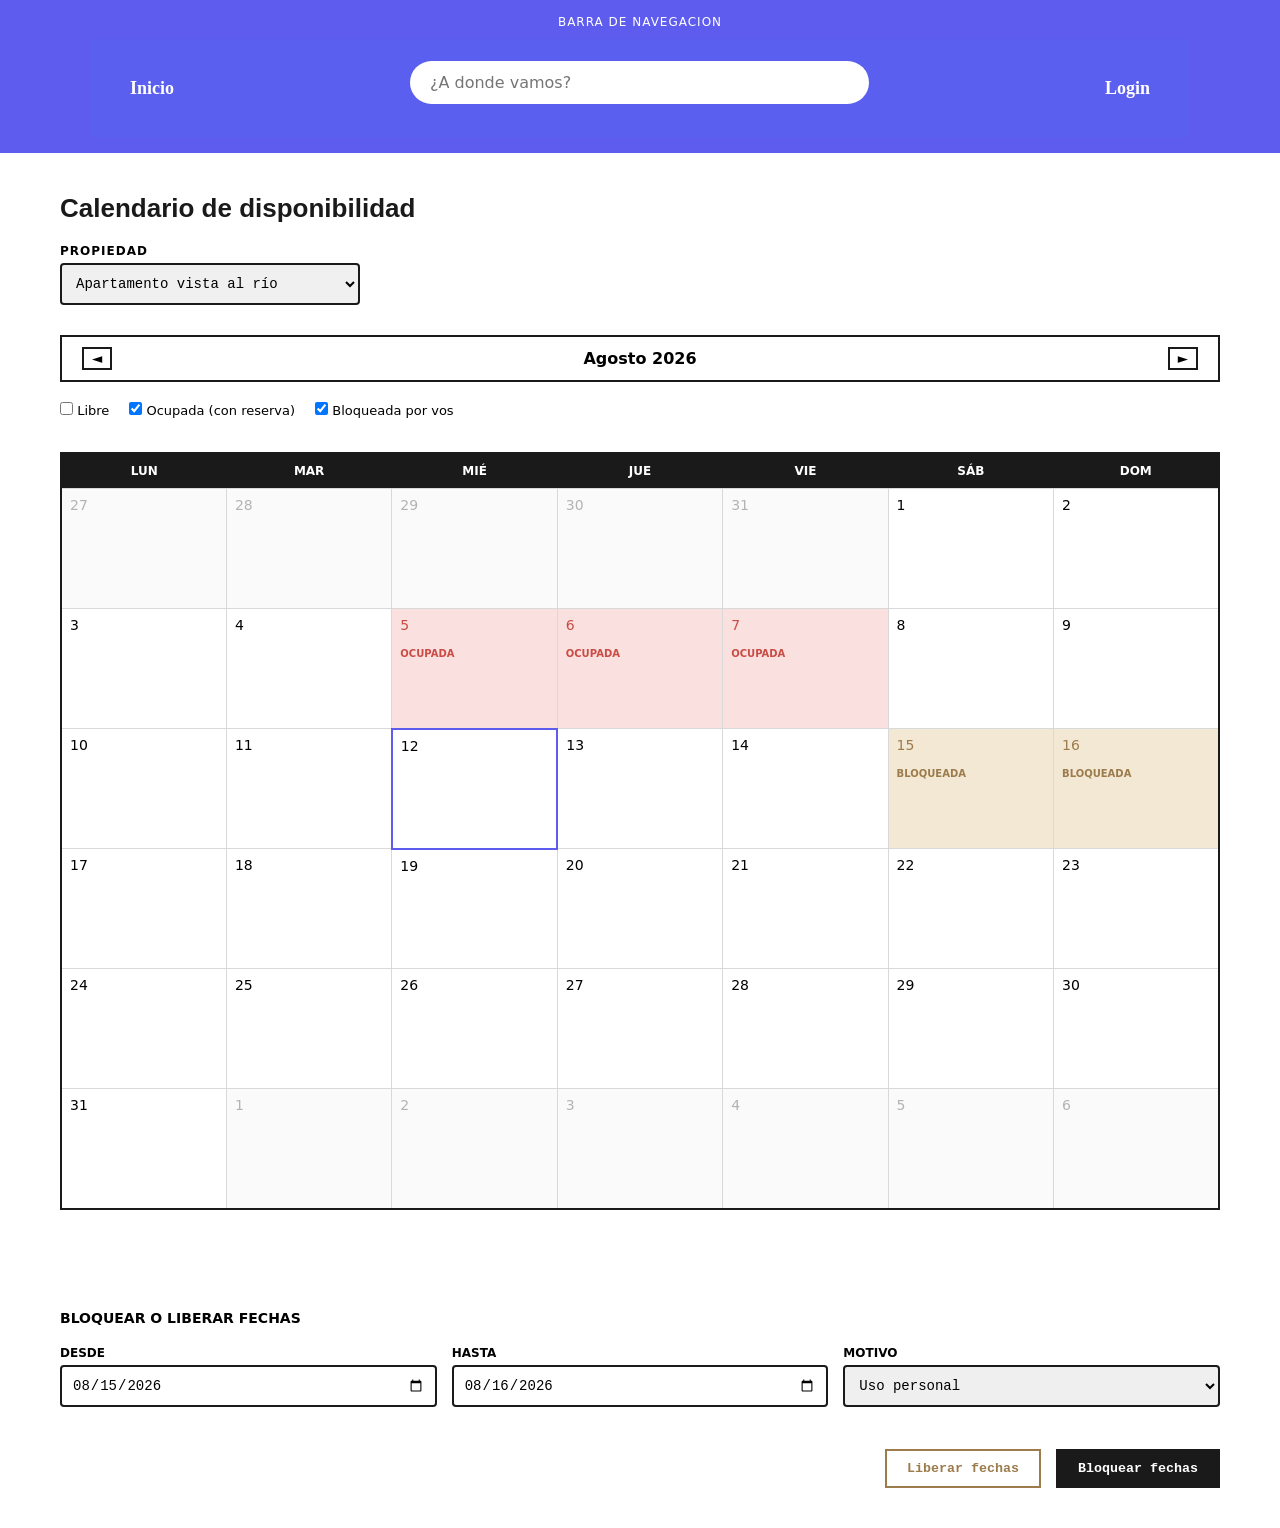
==== frontend/calendario.html @ 529b06bd "finalizacion de pagina Calendario y README" ====
<!DOCTYPE html>
<html lang="es">
<head>
    <meta charset="UTF-8">
    <title>Calendario de disponibilidad</title>
    <link rel="stylesheet" href="assets/css/estilos.css">
</head>
<body class="page-calendario">

<header class="cal-header">
    <p class="cal-nav-titulo">BARRA DE NAVEGACION</p>
    <nav class="cal-nav">
        <a href="index.html">Inicio</a>
        <input class="cal-input-buscar" type="search" placeholder="¿A donde vamos?">
        <a href="login.html">Login</a>
    </nav>
</header>


<main class="cal-main">

    <h1 class="cal-titulo-principal">Calendario de disponibilidad</h1>

    <div class="cal-selector-propiedad">
        <label for="propiedad">PROPIEDAD</label>
        <select id="propiedad" class="cal-select" name="propiedad">
            <option value="1">Apartamento vista al río</option>
            <option value="2">Cabaña del bosque</option>
            <option value="3">Depto centro</option>
        </select>
    </div>

    <div class="cal-navegacion-mes">
        <button type="button" class="cal-btn-mes">◄</button>
        <h2 class="cal-mes-actual">Agosto 2026</h2>
        <button type="button" class="cal-btn-mes">►</button>
    </div>

    <div class="cal-leyenda">
        <label><input type="checkbox"> Libre</label>
        <label><input type="checkbox" checked> Ocupada (con reserva)</label>
        <label><input type="checkbox" checked> Bloqueada por vos</label>
    </div>

    <table class="cal-tabla">
        <thead>
            <tr>
                <th>LUN</th>
                <th>MAR</th>
                <th>MIÉ</th>
                <th>JUE</th>
                <th>VIE</th>
                <th>SÁB</th>
                <th>DOM</th>
            </tr>
        </thead>
        <tbody>
            <tr>
                <td class="cal-dia-fuera">27</td>
                <td class="cal-dia-fuera">28</td>
                <td class="cal-dia-fuera">29</td>
                <td class="cal-dia-fuera">30</td>
                <td class="cal-dia-fuera">31</td>
                <td>1</td>
                <td>2</td>
            </tr>
            <tr>
                <td>3</td>
                <td>4</td>
                <td class="cal-dia-ocupada">5<br><span class="cal-etiqueta">OCUPADA</span></td>
                <td class="cal-dia-ocupada">6<br><span class="cal-etiqueta">OCUPADA</span></td>
                <td class="cal-dia-ocupada">7<br><span class="cal-etiqueta">OCUPADA</span></td>
                <td>8</td>
                <td>9</td>
            </tr>
            <tr>
                <td>10</td>
                <td>11</td>
                <td class="cal-dia-seleccionado">12</td>
                <td>13</td>
                <td>14</td>
                <td class="cal-dia-bloqueada">15<br><span class="cal-etiqueta">BLOQUEADA</span></td>
                <td class="cal-dia-bloqueada">16<br><span class="cal-etiqueta">BLOQUEADA</span></td>
            </tr>
            <tr>
                <td>17</td>
                <td>18</td>
                <td>19</td>
                <td>20</td>
                <td>21</td>
                <td>22</td>
                <td>23</td>
            </tr>
            <tr>
                <td>24</td>
                <td>25</td>
                <td>26</td>
                <td>27</td>
                <td>28</td>
                <td>29</td>
                <td>30</td>
            </tr>
            <tr>
                <td>31</td>
                <td class="cal-dia-fuera">1</td>
                <td class="cal-dia-fuera">2</td>
                <td class="cal-dia-fuera">3</td>
                <td class="cal-dia-fuera">4</td>
                <td class="cal-dia-fuera">5</td>
                <td class="cal-dia-fuera">6</td>
            </tr>
        </tbody>
    </table>

    <form class="cal-form-bloqueo">
        <h2 class="cal-subtitulo-form">BLOQUEAR O LIBERAR FECHAS</h2>

        <div class="cal-fila-inputs">
            <div class="cal-campo">
                <label for="desde">DESDE</label>
                <input type="date" id="desde" class="cal-input-form" value="2026-08-15">
            </div>

            <div class="cal-campo">
                <label for="hasta">HASTA</label>
                <input type="date" id="hasta" class="cal-input-form" value="2026-08-16">
            </div>

            <div class="cal-campo">
                <label for="motivo">MOTIVO</label>
                <select id="motivo" class="cal-input-form">
                    <option value="personal">Uso personal</option>
                    <option value="mantenimiento">Mantenimiento</option>
                </select>
            </div>
        </div>

        <div class="cal-acciones-form">
            <button type="button" class="cal-btn-liberar">Liberar fechas</button>
            <button type="button" class="cal-btn-bloquear">Bloquear fechas</button>
        </div>
    </form>

</main>

</body>
</html>
---- frontend/assets/css/estilos.css ----
/*GLOBAL*/
*, *::before, *::after {
    box-sizing: border-box;
    margin: 0;
    padding: 0;
}

body{
    font-family: Roboto, system-ui, -apple-system, sans-serif;
    color: #000000;
}


/* INICIO */

.page-inicio{
    background-color: #f5f5f5;
}

.inicio-nav {
    display: flex;
    justify-content: flex-end; 
    max-width: 1100px;
    width: 100%;
    margin: 0 auto;
}

.contenedor-inicio-galeria {
    max-width: 1100px;
    margin: 60px auto;
    padding: 0 20px;
    display: flex;
    flex-direction: column;
    gap: 70px; 
}

.bloque-buscador {
    display: flex;
    flex-direction: column;
    align-items: center;
    text-align: center;
}

.titulo-gigante {
    font-size: 4rem; 
    color: #222;
    margin: 0 0 30px 0;
    letter-spacing: -1px; 
}


.buscador-central {
    width: 100%;
    max-width: 650px;
    margin: 0 auto;
}

.buscador-central form {
    display: flex;
    gap: 20px;
    padding: 0 10px;
}

.buscador-central input {
    flex-grow: 1;
    padding: 15px 25px;
    border-radius: 50px; 
    border: 2px solid #ddd;
    font-size: 18px;
    outline: none;
    box-shadow: 0 4px 10px rgba(0,0,0,0.05);
}

.buscador-central input:focus {
    border-color: #5e5cee;
}

.inicio-btn-buscar {
    background-color: #5e5cee;
    color: white;
    border: none;
    padding: 0 35px;
    border-radius: 50px;
    font-weight: bold;
    font-size: 16px;
    cursor: pointer;
    box-shadow: 0 4px 10px rgba(0,0,0,0.1);
}

.btn-buscar-inicio:hover {
    background-color: #5e5cee;
}

.galeria-destinos {
    display: grid;
    grid-template-columns: repeat(auto-fit, minmax(220px, 1fr)); 
    gap: 20px;
}

.destino-item {
    margin: 0;
    border-radius: 12px;
    box-shadow: 0 4px 10px rgba(0,0,0,0.08);
    background-color: #fff;
    cursor: pointer;
}

.destino-item img {
    width: 100%;
    height: 220px;
    object-fit: cover;
    display: block;
}

.destino-item figcaption {
    padding: 15px;
    font-weight: bold;
    text-align: center;
    font-size: 1.1rem;
    color: #444;
}

.footer-inicio {
    text-align: center;
    padding: 40px 20px;
    color: #777;
    margin-top: auto;
}





/* 01 LOGIN */
.page-login{
    background-color: #ffffff;
    display: flex;
    align-items: center;
    flex-direction: column;
}

body {
    font-family: Roboto, sans-serif;
    display: flex;
    align-items: center;
    margin: 0;
    flex-direction: column;
}

.login-formulario{
    display: flex;
    flex-direction: column;
    gap: 4px;
    width: 280px;
}

.caja-login{
    display: flex;
    justify-content: center;
    align-items: center;
    flex-grow: 1;
    width: 100%;
    margin-top: 40px;
}

h2{
    margin-top: 40px;
}

html, body {
    margin: 0;
    padding: 0;
    font-family: Roboto, sans-serif;
}

.barra-superior{
    width: 100%;
    background-color: #5e5cee;
    color: white;
    text-align: center;
    padding: 20px 0;
}

.barra-superior h2{
    margin: 0;
}

input{
    padding: 8px;
    margin-bottom: 12px;
    border: 1px solid #ccc;
    border-radius: 4px;
}

.boton-ingresar {
    padding: 12px;
    background-color: #5e5cee;
    color: white;
    border: none;
    border-radius: 4px;
    font-size: 16px;
    font-weight: bold;
    cursor: pointer;    
    margin-top: 12px;
}




/* 02 Catalogo filtro */
.page-catalogo-body{
    background-color: #f5f5f5;
}

.catalogo-tarjeta{
    display: grid;
    grid-template-columns: 300px 1fr;
    gap: 40px;
}

*, *::before, *::after {
    box-sizing: border-box; 

}

body {
    margin: 0;
    font-family: sans-serif;
    background-color: #f5f5f5;
}

.page-catalogo {
    background-color: #5e5cee;
    color: white;
    padding: 20px 40px;
}

.nav-titulo {
    margin: 0 0 20px 0;
    font-size: 14px;
    font-weight: bold;
    text-transform: uppercase;
    text-align: center;
    letter-spacing: 2px;
}

.page-catalogo nav {
    display: flex;
    justify-content: space-between;
    align-items: center;
    max-width: 1100px;
    width: 100%;
    margin: 0 auto;
}

.page-catalogo a {
    color: white;
    text-decoration: none;
    font-weight: bold;
    font-size: 18px;
}

.buscador-header {
    flex-grow: 1; 
    display: flex;
    justify-content: center;
    margin: 0 40px;
}

.buscador-header input {
   width: 100%;
    max-width: 600px;
    padding: 14px 25px;
    border-radius: 50px;
    border: none;
    font-size: 16px;
    outline: none;
    box-shadow: 0 4px 6px rgba(0,0,0,0.1);
}

.contenedor-catalogo {
    display: grid;
    grid-template-columns: 280px 1fr;
    gap: 250px; 
    max-width: 1300px; 
    margin: 40px auto;
    padding: 0 20px;
    align-items: start;
}

.panel-filtros {
    background-color: #ffffff;
    padding: 25px;
    border-radius: 8px;
    border: 1px solid #ddd;
}

.grupo-filtros {
    border: none;
    padding: 0;
    margin: 0;
}

.titulo-filtro {
    font-size: 1.5rem;
    font-weight: bold;
    margin-bottom: 20px;
    color: #222;
}

.subtitulo-filtro {
    font-weight: bold;
    margin-top: 25px;
    margin-bottom: 10px;
    border-top: 1px solid #eee;
    padding-top: 15px;
}

.grupo-filtros label:not(.opcion-check) {
    display: block;
    font-size: 14px;
    font-weight: bold;
    color: #444;
    margin-top: 15px;
    margin-bottom: 5px;
}

.grupo-filtros input[type="text"],
.grupo-filtros input[type="date"],
.grupo-filtros input[type="number"] {
    width: 100%;
    padding: 10px;
    border: 1px solid #ccc;
    border-radius: 6px;
}

.opcion-check {
    display: flex;
    align-items: center;
    gap: 10px;
    margin-bottom: 10px;
    font-size: 15px;
    cursor: pointer;
}

.btn-buscar {
    width: 100%;
    background-color: #5e5cee;
    color: white;
    border: none;
    padding: 12px;
    margin-top: 25px;
    border-radius: 6px;
    font-weight: bold;
    font-size: 16px;
    cursor: pointer;
}

.btn-buscar:hover {
    background-color: #5e5cee;
}

.lista-tarjetas {
    display: flex;
    flex-direction: column;
    gap: 40px;
}

.tarjeta {
   display: grid;
    grid-template-columns: 300px 1fr; 
    gap: 40px;
    background-color: #ffffff;
    border: 1px solid #e0e0e0;
    border-radius: 12px;
    padding: 25px;
    box-shadow: 0 4px 10px rgba(0,0,0,0.05);
}

.tarjeta-imagen {
    margin: 0;
}

.tarjeta-imagen img {
    width: 100%;
    height: 100%;
    min-height: 180px;
    object-fit: cover;
    border-radius: 8px;
}

.tarjeta-info {
    display: flex;
    flex-direction: column;
}

.tarjeta-titulo {
    margin: 0 0 10px 0;
    font-size: 1.4rem;
    color: #222;
}

.tarjeta-ubicacion {
    color: #555;
    margin: 0 0 10px 0;
}

.tarjeta-precio {
    font-size: 1.1rem;
    color: #333;
    margin: 0 0 15px 0;
}

.tarjeta-precio strong {
    color: #5e5cee;
    font-size: 1.3rem;
}

.btn-detalles {
    margin-top: auto;
    align-self: flex-start;
    background-color: #5e5cee;
    color: white;
    padding: 10px 20px;
    text-decoration: none;
    border-radius: 6px;
    font-weight: bold;
}

.btn-detalles:hover {
    background-color: #4b43d3;
}



/* 03 PANTALLA DETALLE PROPIEDAD */
* {
    box-sizing: border-box;
    margin: 0;
    padding: 0;
    font-family: system-ui, -apple-system, BlinkMacSystemFont, 'Segoe UI', Roboto, sans-serif;
}

body {
    background-color: #ffffff;
    color: #000000;
}

header {
    background-color: #5D5FEF; 
    padding: 15px 40px;
    width: 100%;
    box-sizing: border-box;
}

header nav {
    display: flex;
    justify-content: space-between;
    align-items: center;
    max-width: 1300px;
    margin: 0 auto;
}

header nav a {
    color: #ffffff;
    text-decoration: none;
    font-size: 1.4rem;
    font-weight: 500;
}

header nav input[type="search"] {
    width: 45%;
    padding: 12px 20px;
    border-radius: 25px; 
    border: none;
    outline: none;
    font-size: 1rem;
    background-color: #ffffff;
}

main {
    display: flex;
    max-width: 1300px;
    margin: 40px auto;
    padding: 0 40px;
    gap: 50px; 
}

main section {
    flex: 2; 
}

main section br {
    display: none;
}


main section img[alt="Imagen principal"] {
    width: 100%;
    height: 380px;
    object-fit: cover;
    border-radius: 20px;
    border: 2px solid #000000;
    margin-bottom: 15px;
}

.contenedor-fotos-pequenas {
    display: grid;
    grid-template-columns: repeat(3, 1fr);
    gap: 15px;
    margin-top: 15px;
}

.contenedor-fotos-pequenas img {
    width: 100%;
    height: 150px;
    object-fit: cover;
    border-radius: 15px;
    border: 2px solid #000000;
}

main section img:last-of-type {
    margin-right: 0;
}


main section h1 {
    font-size: 2.6rem;
    font-weight: 700;
    margin-top: 25px;
    margin-bottom: 8px;
}

main section p {
    font-size: 1.1rem;
    color: #333333;
    margin-bottom: 8px;
}


main section button {
    background-color: #ffffff;
    border: 1px solid #cccccc;
    border-radius: 8px;
    padding: 8px 14px;
    font-size: 0.95rem;
    color: #333333;
    margin-right: 6px;
    margin-bottom: 10px;
}


main section p:last-of-type {
    font-size: 1.3rem;
    font-weight: 600;
    line-height: 1.5;
    color: #000000;
    margin-top: 20px;
}

main section hr {
    border: none;
    border-top: 2px solid #f0edf7;
    margin: 25px 0;
}


main aside {
    flex: 1;
    min-width: 380px;
    border: 2px solid #000000; 
    border-radius: 20px;
    padding: 30px;
    background-color: #ffffff;
    height: fit-content;
    display: grid;
    grid-template-columns: 1fr 1fr;
    gap: 15px;
}

main aside br {
    display: none;
}

main aside > * {
    grid-column: span 2;
    width: 100%;
}

main aside h2 {
    font-size: 2.4rem;
    font-weight: 700;
    margin-bottom: 5px;
}

main aside h3 {
    font-size: 1.2rem;
    font-weight: 600;
    color: #000000;
}

main aside label {
    font-size: 1.1rem;
    font-weight: 600;
}

main aside input[type="date"],
main aside select,
main aside textarea {
    border: 1px solid #444444;
    border-radius: 8px;
    padding: 12px;
    font-size: 1rem;
    background-color: #ffffff;
    outline: none;
}

main aside textarea {
    resize: none; 
}

main aside hr {
    border: none;
    border-top: 2px solid #f0edf7;
    margin: 10px 0;
}

main aside button[type="submit"] {
    background-color: #5e5cee; 
    color: #ffffff;
    font-size: 1.1rem;
    font-weight: 600;
    padding: 15px;
    border: none;
    border-radius: 10px;
    cursor: pointer;
    text-align: center;
    margin-top: 10px;
}

.titulo-alojamiento {
    display: flex;
    justify-content: space-between; 
    align-items: center;
    width: 100%;
    margin-top: 15px;
}

.btn-favorito {
    background: none;
    border: none;
    padding: 0;
    cursor: pointer;
    font-size: 48px;
}

.icono-corazon {
    width: 100px;
    height: 35px;
    fill: none;
    stroke: #000000;
    stroke-width: 2;
    stroke-linecap: round;
    stroke-linejoin: round;
}

.btn-confirmar {
    display: block;
    width: 100%;
    background-color: #5e5cee;
    color: #ffffff;
    padding: 14px;
    font-size: 16px;
    font-weight: bold;
    border: none;
    border-radius: 8px;
    cursor: pointer;
    margin-top: 20px;
}

.detalle-reserva {
    display: flex;
    flex-wrap: wrap;
    gap: 24px;
    max-width: 1200px;
    margin: 0 auto;
    padding: 20px;
}

.detalle-reserva .info { 
    flex: 1 1 60%; 
}

.detalle-reserva .form-reserva { 
    flex: 1 1 30%; 
    background-color: #f9f9f9;
    padding: 20px;
    border-radius: 15px;
    border: 1px solid #ddd;
}

.form-reserva { 
    flex: 1 1 30%; 
    min-width: 280px;
    background-color: #ffffff;
    padding: 24px;
    border-radius: 16px;
    border: 1px solid #dddddd;
    box-sizing: border-box;
    box-shadow: 0 6px 16px rgba(0, 0, 0, 0.08); 
}

.form-reserva h2 {
    margin-top: 0;
    font-size: 22px;
    color: #222222;
}

.form-reserva h3 {
    font-size: 16px;
    margin-bottom: 12px;
}


.form-reserva hr {
    border: 0;
    border-top: 1px solid #ebebeb;
    margin: 20px 0;
}

.form-reserva label {
    display: block;
    margin-bottom: 5px;
    font-weight: bold;
}

.form-reserva input[type="number"],
.form-reserva textarea {
    display: block;
    width: 100%;
    margin-bottom: 15px;
    box-sizing: border-box;
    padding: 8px;
    border-radius: 5px;
    border: 1px solid #ccc;
}



/* PANTALLA 05 PUBLICAR PROPIEDADES - ANFITRION */

.form-publicar {
    display: flex;
    flex-direction: column;
    gap: 1.5rem;
    width: 100%; 
    padding: 0 2rem; 
    box-sizing: border-box; 
    margin: 2rem auto; 
}   

.datos-principales, 
.columna-izq, 
.columna-der {
    display: flex;
    flex-direction: column;
    gap: 1rem;
}

input[type="text"], 
input[type="email"], 
input[type="number"], 
textarea, 
select {
    width: 100%;
    padding: 0.8rem;
    border: 1px solid #ccc;
    border-radius: 4px;
    box-sizing: border-box; 
    font-family: inherit;
}

.grupo-checkboxes {
    border: none;
    padding: 0;
    margin: 1rem 0 0 0;
    display: grid;
    grid-template-columns: auto 1fr;
    align-items: center;
    column-gap: 0.5rem;
    row-gap: 0.8rem;
}

.grupo-checkboxes .oculto {
    display: none; 
}

.caja-imagenes {
    display: flex;
    flex-direction: column;
    align-items: center;
    justify-content: center;
    border: 2px dashed #999; 
    border-radius: 8px;
    padding: 2rem;
    background-color: #f9f9f9;
    text-align: center;
    cursor: pointer;
    height: 100%; 
    min-height: 150px;
}

.caja-imagenes p {
    margin-bottom: 1rem;
    color: #666;
    text-transform: uppercase;
    font-size: 0.9rem;
}

.btn-publicar {
    background-color: #5e5cee; 
    color: white;
    padding: 1rem;
    border: none;
    border-radius: 4px;
    font-size: 1rem;
    cursor: pointer;
    margin-top: 1rem;
    font-weight: bold;
}

.btn-publicar:hover {
    background-color: #5e5cee;
}


.columnas-inferiores{
    display: flex;
    gap: 2rem;
    flex-wrap: wrap;
    align-items: stretch;
}

.columna-izq, .columna-der{
    display: flex;
    flex-direction: column;
    gap: 1rem;
    flex: 1 1 300px;
}


/* PANTALLA 04 MIS RESERVAS*/

.reserva-main {
    display: flex;
    flex-direction: column;
    gap: 20px;
    max-width: 1100px;
    margin: 40px auto;
    padding: 0 20px;
}


.reserva-tarjeta {
    background-color: white;
    border: 1px solid #d9d9d9;
    border-radius: 6px;
    padding: 20px;
    width: 100%;
}

.reserva-propiedad {
    display: flex;
    flex-direction: row; 
    gap: 25px;
    align-items: flex-start;
}

.reserva-imagen {
    width: 160px;
    height: 160px;
    object-fit: cover;
    background-color: #e7e7e7;
    border-radius: 4px;
    flex-shrink: 0; 
}

.reserva-info {
    display: flex;
    flex-direction: column;
    justify-content: flex-start;
    flex-grow: 1;
}

.reserva-info h2 {
    font-size: 1.3rem;
    margin-top: 0;
    margin-bottom: 10px;
    color: #222;
}

.reserva-info p {
    color: #777;
    line-height: 1.5;
    margin-bottom: 20px;
    max-width: 800px;
}

.reserva-botones {
    display: flex;
    gap: 15px;
    flex-wrap: wrap;
}

.reserva-btn-detalles {
    background: white;
    border: 1px solid #c8c8c8;
    color: #333;
    padding: 8px 16px;
    border-radius: 6px;
    cursor: pointer;
}

.reserva-btn-contacto {
    background: white;
    color: #2196f3;
    border: 1px solid #2196f3;
    padding: 8px 16px;
    border-radius: 6px;
    cursor: pointer;
}

.reserva-btn-cancelar {
    background: #ff4242;
    color: white;
    border: none;
    padding: 8px 16px;
    border-radius: 6px;
    cursor: pointer;
}



/*PANTALLA CREAR CUENTA*/
.page-cuenta{
    font-family: "Arial", sans-serif;
}

.cuenta-header{
    background-color: #5e5cee;
    color: black;
    padding: 24px;
    text-align: center;
}

.cuenta-label{
    display: block;
    margin-top: 16px;
}

.cuenta-contenedor-columnas{
    display: flex;
    justify-content: space-between;
    margin: 16px;
}

.cuenta-formulario-principal{
    display: flex;
    flex-direction: row;
    justify-content: space-between;
    padding: 20px;
}

.cuenta-columna-izquierda{
    width: 45%;
}
.cuenta-columna-derecha{
    width: 45%;
}

.cuenta-columna-izquierda .cuenta-input{
    width: 100%;
    box-sizing: border-box;
    border-radius: 4px;
}

input[type="radio"].cuenta-input{
    display: inline-block;
    width: auto;
    margin-right: 5px;
}

label[for="rol_anfitrion"], label[for="rol_huesped"]{
    display: inline-block;
    margin-right: 0;
    font-weight: bold;
}

.cuenta-columna-derecha button{
    background-color: #5e5cee;
    color: white;
    border: none;
    padding: 12px 24px;
    font-size: 16px;
    font-weight: bold;
    border-radius: 6px;
    cursor: pointer;
    margin-top: 15px;
    transition: background-color 0.3s;
}

.cuenta-caja-gris-roles{
    background-color: #f2f2f2;
    padding: 25px;
    border-radius: 8px;
    display: flex;
    flex-direction: column;
    gap: 20px;
    margin-bottom: 20px;
}

.cuenta-bloque-rol{
    display: flex;
    flex-direction: column;
}

.cuenta-caja-negra{
    background-color:#000000;
    color: #ffffff;
    padding: 12px 20px;
    display: flex;
    justify-content: space-between;
    align-items: center;
    border-top-left-radius: 6px;
    border-top-right-radius: 6px;
}

.cuenta-caja-negra label{
    color:#ffffff;
    font-weight: bold;
    margin-top: 0;
    cursor: pointer;
}

.cuenta-caja-info{
    background-color: #ffffff;
    border: 1px solid #cccccc;
    padding: 20px;
    border-bottom-left-radius: 6px;
    border-bottom-right-radius: 6px;
}

.cuenta-caja-info p{
    margin-top: 0;
    margin-bottom: 10px;
    font-size: 14px;
}

.cuenta-caja-info ul{
    margin: 0;
    padding-left: 20px;
    font-size: 13px;
    color: #333333;
    line-height: 1.5;
}

.cuenta-titulo-roles-principal{
    margin-bottom: 15px;
    text-decoration: underline;
}


/* RESERVAS RECIBIDAS */
main.contenedor-principal {
    display: flex;
    flex-direction: column;
    max-width: 1000px;
    margin: 2rem auto;
    padding: 0 1rem;
    width: 100%;
}

.barra-herramientas-anfitrion {
    display: flex;
    justify-content: space-between;
    align-items: center;
    background-color: #f8f9fa;
    padding: 1rem 1.5rem;
    border-radius: 8px;
    margin-bottom: 1.5rem;
    border: 1px solid #e9ecef;
    width: 100%;
    box-sizing: border-box;
}

.caja-notificacion {
    display: flex;
    align-items: center;
    gap: 0.5rem;
    background-color: #e8f4fd;
    color: #1d6fce;
    padding: 0.5rem 1rem;
    border-radius: 6px;
    font-size: 0.9rem;
}

.titulo-seccion {
    margin-bottom: 1.5rem;
    color: #222;
}

.lista-reservas-recibidas {
    display: flex;
    flex-direction: column;
    gap: 1.5rem;
    width: 100%;
}

.tarjeta-reserva-anfitrion {
    background-color: #ffffff;
    border: 1px solid #ddd;
    border-radius: 8px;
    padding: 1.5rem;
    box-shadow: 0 2px 4px rgba(0, 0, 0, 0.05);
    width: 100%;
    box-sizing: border-box;
}

.encabezado-tarjeta-reserva {
    display: flex;
    justify-content: space-between;
    align-items: center;
    border-bottom: 1px solid #eee;
    padding-bottom: 0.75rem;
    margin-bottom: 1rem;
}

.nombre-propiedad {
    font-size: 1.25rem;
    margin: 0;
    color: #ffffff; 
}

.badge-estado {
    padding: 0.35rem 0.75rem;
    border-radius: 12px;
    font-size: 0.85rem;
    font-weight: bold;
}

.estado-pendiente { background-color: #fff3cd; color: #856404; }
.estado-activa { background-color: #d4edda; color: #155724; }
.estado-cancelada { background-color: #f8d7da; color: #721c24; }

.cuerpo-tarjeta-reserva {
    display: flex;
    justify-content: space-between;
    align-items: flex-end;
    flex-wrap: wrap;
    gap: 1rem;
}

.info-huesped p {
    margin: 0.4rem 0;
    color: #333;
}

.acciones-reserva {
    display: flex;
    gap: 0.75rem;
}



.btn-contacto {
    background-color: #007bff;
    color: white;
    border: none;
    padding: 0.6rem 1.2rem;
    border-radius: 6px;
    cursor: pointer;
}

.nota-cancelado {
    font-size: 0.85rem;
    color: #888;
    font-style: italic;
}


/* perfil editar */

.form-page {
    display: grid;
    grid-template-columns: 1fr 340px;   
    gap: 0 2.5rem;
    max-width: 960px;
    margin: 2rem 0 2rem 3rem;            
    padding: 0 2rem;
    box-sizing: border-box;
    align-items: start;                  
    font-family: "Arial", sans-serif;
}

.col_izquierda {
    display: flex;
    flex-direction: column;
    gap: 1.5rem;                         
}

.titulo-pag {
    font-size: 1.6rem;
    font-weight: 700;
    margin: 0;
}

.info-titulo {
    font-size: 0.9rem;
    color: #6b6b6b;
    margin: 0;
}


.form_com,
.info_anfitrion {
    display: flex;
    flex-direction: column;
    gap: 1.5rem;                        
}

.anfi_info {
    font-weight: 700;
    text-transform: uppercase;
    letter-spacing: 0.05em;
    font-size: 0.85rem;
}


.nc,
.contraseña,
.Email,
.Telefono,
.nacimiento,
.ciudad,
.idioma,
.nom_pub,
.dni,
.pago,
.Contactar {
    display: flex;
    flex-direction: column;
    gap: 0.5rem;                         
}

.nc label,
.contraseña label,
.Email label,
.Telefono label,
.nacimiento label,
.ciudad label,
.idioma label,
.nom_pub label,
.dni label,
.pago label,
.Contactar label {
    font-weight: 600;
    font-size: 0.95rem;
}

.nc input,
.contraseña input,
.Email input,
.Telefono input,
.nacimiento input,
.ciudad input,
.idioma select,
.nom_pub input,
.dni input,
.pago input,
.Contactar select {
    font-family: "Arial", sans-serif;
    font-size: 0.95rem;
    padding: 11px 14px;
    border: 2px solid #0a0a0a;
    background: #fff;
    color: #0a0a0a;
}

.idioma select,
.Contactar select {
    background: #ededed;
}


.contacto,
.informacion_personal {
    display: grid;
    grid-template-columns: 1fr 1fr;
    gap: 0 1.25rem;
}


.col_derecha {
    flex: 1 1 30%;
    min-width: 280px;
    background-color: #ffffff;
    padding: 24px;
    border-radius: 16px;
    border: 1px solid #dddddd;
    box-shadow: 0 6px 16px rgba(0, 0, 0, 0.08);
}

.sub_img {
    border: 2px dashed #b8b8b8;
    min-height: 200px;
    display: flex;
    flex-direction: column;
    align-items: center;
    justify-content: center;
    text-align: center;
    gap: 14px;
    padding: 20px;
    background: #fafafa;
    border-radius: 8px;
}

.sub_img p {
    margin: 0;
    font-size: 0.8rem;
    font-weight: 700;
    letter-spacing: 0.03em;
}

.sub_img button {
    font-family: "Arial", sans-serif;
    font-size: 0.8rem;
    font-weight: 600;
    background: #0a0a0a;
    color: #fff;
    border: none;
    padding: 9px 18px;
    cursor: pointer;
}


.subir {
   font-family: "Arial", sans-serif;
    font-weight: 700;
    font-size: 0.95rem;
    background: #0a0a0a;
    color: #fff;
    border: 2px solid #0a0a0a;
    padding: 12px 28px;
    cursor: pointer;
    align-self: flex-end;
}


header nav {
    display: flex;
    align-items: center;
    gap: 28px;
    padding: 22px 40px;
    background: #5B5FEF;
}

header nav a {
    color: #fff;
    text-decoration: none;
    font-weight: 600;
}



.role-toggle {
    display: flex;
    margin: 24px 0 0 3rem;
    border: 2px solid #0a0a0a;
    width: fit-content;
}

.role-toggle button {
    font-family: "Arial", sans-serif;
    font-weight: 600;
    background: #fff;
    border: none;
    padding: 10px 26px;
    cursor: pointer;
}



.role-toggle button.active {
    background: #5B5FEF;
    color: #fff;
}

/* EDITAR ALOJAMIENTO */
.page-gestionar-propiedades{
    background-color: #ffffff;
}

.misprop-header{
    background-color: #5B5FEF;
    padding: 15px 40px;
}

.misprop-nav{
    display: flex;
    justify-content: space-between;
    align-items: center;
    max-width: 1100px;
    margin: 0 auto;
}

misprop-nav a{
    color: white;
    text-decoration: none;
    font-size: 18px;
    font-family: sans-serif;
}

.misprop-boton-menu, .misprop-boton-lupa{
    background: none;
    border: none;
    font-size: 18px;
    cursor: pointer;
    color: #333;
}

.misprop-input-buscador{
    flex-grow: 1;
    border: none;
    background-color: transparent;
    padding: 8px 10px;
    outline: none;
    width: 100%;
}

.misprop-main{
    font-family: 'Courier New', Courier, monospace;
    max-width: 900px;
    margin: 40px auto;
    padding: 0 20px;
    display: flex;
    flex-direction: column;
    gap: 15px;
}

.misprop-titulo{
    font-size: 28px;
    margin-bottom: 5px;
    color: #1a1a1a;
}

.misprop-subtitulo{
    font-size: 16px;
    font-weight: bold;
    color: #1a1a1a;
    margin-bottom: 10px;
    text-transform: uppercase;
}

.misprop-fila{
    display: flex;
    background-color: white;
    border: 2px solid #1a1a1a;
    padding: 20px;
    align-items: center;
    gap: 25px;
}

.misprop-imagen{
    width: 140px;
    min-width: 140px; 
    height: 100px;
    border: 2px solid #a3a3a3;
    display: flex;
    justify-content: center;
    align-items: center;
    color: #777;
    font-size: 14px;
    object-fit: cover;
}

.misprop-datos{
    flex-grow: 1;
    display: flex;
    flex-direction: column;
    align-items: flex-start;
    gap: 8px;
}

.misprop-nombre{
    margin: 0;
    font-size: 22px;
    font-weight: bold;
    color: #1a1a1a;
}

.misprop-resumen{
    margin: 0;
    color: #555;
    font-size: 14px;
    display: flex;
    gap: 15px; 
}

.misprop-badge{
    font-size: 12px;
    font-weight: bold;
    padding: 4px 12px;
    border-radius: 12px;
    font-family: sans-serif; 
}

.misprop-publicada{
    background-color: #dcf2e3;
    color: #278c43;
}

.misprop-retirada{
    background-color: #fae1df;
    color: #c94c45;
}

.misprop-acciones{
    display: flex;
    flex-direction: column;
    gap: 10px;
    min-width: 120px; 
}

.misprop-boton{
    padding: 10px 15px;
    font-weight: bold;
    cursor: pointer;
    font-size: 14px;
    font-family: inherit; 
    text-align: center;
}

.misprop-boton-editar{
    background-color: #1a1a1a;
    color: white;
    border: 2px solid #1a1a1a;
}

.misprop-boton-retirar{
    background-color: white;
    color: #a34e4e;
    border: 2px solid #a34e4e;
}

.misprop-boton-republicar{
    background-color: white;
    color: #1a1a1a;
    border: 2px solid #1a1a1a;
}

.misprop-paginacion {
    text-align: left;
    margin-top: 10px;
    color: #777;
    font-weight: bold;
}

/* CALENDARIO */

.page-calendario {
    background-color: #ffffff;
}

.cal-header {
    background-color: #5e5cee;
    padding: 15px 40px;
    font-family: sans-serif;
}

.cal-nav {
    display: flex;
    justify-content: space-between;
    align-items: center;
    max-width: 1100px;
    margin: 0 auto;
}

.cal-nav a {
    color: white;
    text-decoration: none;
    font-size: 18px;
    font-family: bold;
}

.cal-nav-titulo {
    color: white;
    text-align: center;
    font-size: 12px;
    margin-top: 0;
    margin-bottom: 10px;
    letter-spacing: 1px;
}

.cal-buscador {
    display: flex;
    align-items: center;
    background-color: #f0f0f0;
    border-radius: 25px;
    padding: 5px 15px;
    width: 60%;
}

.cal-input-buscar {
    width: 50%;
    padding: 10px 15px;
    border-radius: 20px;
    border: none;
    outline: none;
    font-size: 14px;
}

.cal-btn-nav {
    background: none;
    border: none;
    font-size: 18px;
    cursor: pointer;
    color: #333;
}

.cal-input-nav {
    flex-grow: 1;
    width: 100%;
    border: none;
    background-color: transparent;
    padding: 8px 10px;
    outline: none;
}

.cal-main {
    font-family: 'Courier New', Courier, monospace;
    max-width: 1200px; 
    margin: 40px auto;
    padding: 0 20px;
    display: flex;
    flex-direction: column;
    gap: 20px;
    width: 100%;
    box-sizing: border-box;
}

.cal-titulo-principal {
    font-size: 26px;
    color: #1a1a1a;
    margin-bottom: 0;
    font-family: sans-serif; 
    font-weight: bold;
}

.cal-selector-propiedad {
    display: flex;
    flex-direction: column;
    gap: 5px;
}

.cal-selector-propiedad label {
    font-size: 12px;
    font-weight: bold;
    letter-spacing: 1px;
}

.cal-select {
    padding: 10px;
    border: 2px solid #1a1a1a;
    font-family: 'Courier New', Courier, monospace;
    font-size: 14px;
    background-color: #f0f0f0;
    width: 300px;
}

.cal-navegacion-mes {
    display: flex;
    justify-content: space-between;
    align-items: center;
    border: 2px solid #1a1a1a;
    padding: 10px 20px;
    margin-top: 10px;
}

.cal-mes-actual {
    margin: 0;
    font-size: 16px;
    font-weight: bold;
}

.cal-btn-mes {
    background: none;
    border: 2px solid #1a1a1a;
    font-weight: bold;
    cursor: pointer;
    padding: 2px 8px;
}

.cal-leyenda {
    display: flex;
    gap: 20px;
    font-size: 13px;
    margin-bottom: 5px;
}

.cal-tabla {
    width: 100%;
    border-collapse: collapse; 
    border: 2px solid #1a1a1a;
}

.cal-tabla th {
    background-color: #1a1a1a;
    color: white;
    padding: 10px;
    font-size: 12px;
    text-align: center;
}

.cal-tabla td {
    border: 1px solid #d9d9d9;
    height: 120px;
    width: 14%;
    vertical-align: top;
    padding: 8px;
    font-size: 14px;
}

.cal-dia-fuera {
    color: #b3b3b3;
    background-color: #fafafa;
}

.cal-dia-ocupada {
    background-color: #fae1df;
    color: #c94c45;
}

.cal-dia-bloqueada {
    background-color: #f3e8d3;
    color: #9c7b4c;
}

.cal-tabla td.cal-dia-seleccionado {
    border: 2px solid #5e5cee;
}

.cal-etiqueta {
    font-size: 10px;
    font-weight: bold;
    display: block;
    margin-top: 15px;
}

.cal-form-bloqueo {
    margin-top: 40px;
    display: flex;
    flex-direction: column;
    gap: 15px;
}

.cal-subtitulo-form {
    font-size: 14px;
    font-weight: bold;
    margin-bottom: 5px;
}

.cal-fila-inputs {
    display: flex;
    gap: 15px;
}

.cal-campo {
    display: flex;
    flex-direction: column;
    gap: 5px;
    flex: 1; 
}

.cal-campo label {
    font-size: 12px;
    font-weight: bold;
}

.cal-input-form {
    padding: 10px;
    border: 2px solid #1a1a1a;
    font-family: 'Courier New', Courier, monospace;
    font-size: 14px;
    width: 100%;
    box-sizing: border-box; 
}


.cal-acciones-form {
    display: flex;
    justify-content: flex-end; 
    gap: 15px;
    margin-top: 15px;
}

.cal-btn-liberar {
    background-color: white;
    color: #9c7b4c;
    border: 2px solid #9c7b4c;
    padding: 10px 20px;
    font-weight: bold;
    cursor: pointer;
    font-family: 'Courier New', Courier, monospace;
}

.cal-btn-bloquear {
    background-color: #1a1a1a;
    color: white;
    border: 2px solid #1a1a1a;
    padding: 10px 20px;
    font-weight: bold;
    cursor: pointer;
    font-family: 'Courier New', Courier, monospace;
}
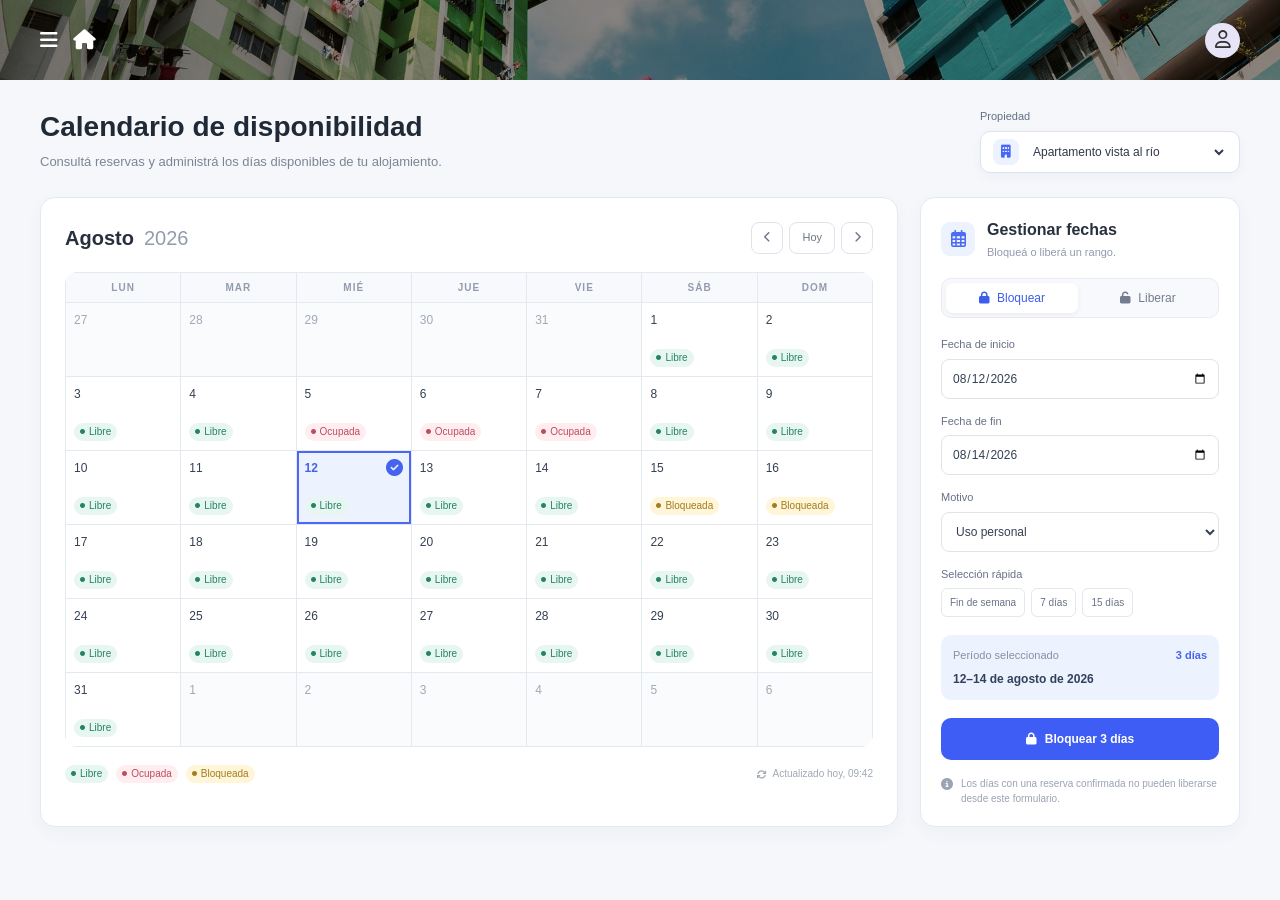
==== commit a50f0b55: "doc: calendario rediseñado" ====
--- a/frontend/calendario.html
+++ b/frontend/calendario.html
@@ -2,146 +2,256 @@
 <html lang="es">
 <head>
     <meta charset="UTF-8">
+    <meta name="viewport" content="width=device-width, initial-scale=1.0">
     <title>Calendario de disponibilidad</title>
-    <link rel="stylesheet" href="assets/css/estilos.css">
+    <link rel="stylesheet" href="https://cdnjs.cloudflare.com/ajax/libs/font-awesome/6.4.0/css/all.min.css">
+    <link rel="stylesheet" href="assents/css/calendario.css">
 </head>
+
 <body class="page-calendario">
 
-<header class="cal-header">
-    <p class="cal-nav-titulo">BARRA DE NAVEGACION</p>
-    <nav class="cal-nav">
-        <a href="index.html">Inicio</a>
-        <input class="cal-input-buscar" type="search" placeholder="¿A donde vamos?">
-        <a href="login.html">Login</a>
-    </nav>
-</header>
-
-
-<main class="cal-main">
-
-    <h1 class="cal-titulo-principal">Calendario de disponibilidad</h1>
-
-    <div class="cal-selector-propiedad">
-        <label for="propiedad">PROPIEDAD</label>
-        <select id="propiedad" class="cal-select" name="propiedad">
-            <option value="1">Apartamento vista al río</option>
-            <option value="2">Cabaña del bosque</option>
-            <option value="3">Depto centro</option>
-        </select>
-    </div>
-
-    <div class="cal-navegacion-mes">
-        <button type="button" class="cal-btn-mes">◄</button>
-        <h2 class="cal-mes-actual">Agosto 2026</h2>
-        <button type="button" class="cal-btn-mes">►</button>
-    </div>
-
-    <div class="cal-leyenda">
-        <label><input type="checkbox"> Libre</label>
-        <label><input type="checkbox" checked> Ocupada (con reserva)</label>
-        <label><input type="checkbox" checked> Bloqueada por vos</label>
-    </div>
-
-    <table class="cal-tabla">
-        <thead>
-            <tr>
-                <th>LUN</th>
-                <th>MAR</th>
-                <th>MIÉ</th>
-                <th>JUE</th>
-                <th>VIE</th>
-                <th>SÁB</th>
-                <th>DOM</th>
-            </tr>
-        </thead>
-        <tbody>
-            <tr>
-                <td class="cal-dia-fuera">27</td>
-                <td class="cal-dia-fuera">28</td>
-                <td class="cal-dia-fuera">29</td>
-                <td class="cal-dia-fuera">30</td>
-                <td class="cal-dia-fuera">31</td>
-                <td>1</td>
-                <td>2</td>
-            </tr>
-            <tr>
-                <td>3</td>
-                <td>4</td>
-                <td class="cal-dia-ocupada">5<br><span class="cal-etiqueta">OCUPADA</span></td>
-                <td class="cal-dia-ocupada">6<br><span class="cal-etiqueta">OCUPADA</span></td>
-                <td class="cal-dia-ocupada">7<br><span class="cal-etiqueta">OCUPADA</span></td>
-                <td>8</td>
-                <td>9</td>
-            </tr>
-            <tr>
-                <td>10</td>
-                <td>11</td>
-                <td class="cal-dia-seleccionado">12</td>
-                <td>13</td>
-                <td>14</td>
-                <td class="cal-dia-bloqueada">15<br><span class="cal-etiqueta">BLOQUEADA</span></td>
-                <td class="cal-dia-bloqueada">16<br><span class="cal-etiqueta">BLOQUEADA</span></td>
-            </tr>
-            <tr>
-                <td>17</td>
-                <td>18</td>
-                <td>19</td>
-                <td>20</td>
-                <td>21</td>
-                <td>22</td>
-                <td>23</td>
-            </tr>
-            <tr>
-                <td>24</td>
-                <td>25</td>
-                <td>26</td>
-                <td>27</td>
-                <td>28</td>
-                <td>29</td>
-                <td>30</td>
-            </tr>
-            <tr>
-                <td>31</td>
-                <td class="cal-dia-fuera">1</td>
-                <td class="cal-dia-fuera">2</td>
-                <td class="cal-dia-fuera">3</td>
-                <td class="cal-dia-fuera">4</td>
-                <td class="cal-dia-fuera">5</td>
-                <td class="cal-dia-fuera">6</td>
-            </tr>
-        </tbody>
-    </table>
-
-    <form class="cal-form-bloqueo">
-        <h2 class="cal-subtitulo-form">BLOQUEAR O LIBERAR FECHAS</h2>
-
-        <div class="cal-fila-inputs">
-            <div class="cal-campo">
-                <label for="desde">DESDE</label>
-                <input type="date" id="desde" class="cal-input-form" value="2026-08-15">
+    <header class="barra-superior-fondo" style="background-image: linear-gradient(rgba(0, 0, 0, 0.4), rgba(0, 0, 0, 0.4)), url('../docs/2da-entrega/imagenes_referencia/inmacus-hdb-908121_1920.jpg');">
+        <div class="nav-izquierda">
+            <i class="fa-solid fa-bars icono-blanco" aria-hidden="true"></i>
+            <a href="index.html" class="icono-blanco" aria-label="Ir al inicio">
+                <i class="fa-solid fa-house" aria-hidden="true"></i>
+            </a>
+        </div>
+
+        <div class="nav-derecha">
+            <a href="login.html" class="icono-usuario" onclick="localStorage.setItem('volverA', 'calendario.html')" aria-label="Iniciar sesión">
+                <i class="fa-regular fa-user" aria-hidden="true"></i>
+            </a>
+        </div>
+    </header>
+
+    <main class="cal-main">
+
+        <div class="cal-encabezado">
+            <div class="cal-presentacion">
+                <h1>Calendario de disponibilidad</h1>
+                <p>Consultá reservas y administrá los días disponibles de tu alojamiento.</p>
             </div>
 
-            <div class="cal-campo">
-                <label for="hasta">HASTA</label>
-                <input type="date" id="hasta" class="cal-input-form" value="2026-08-16">
+            <div class="cal-selector-propiedad">
+                <label for="propiedad">Propiedad</label>
+
+                <div class="cal-select-con-icono">
+                    <span class="cal-icono-propiedad">
+                        <i class="fa-solid fa-building" aria-hidden="true"></i>
+                    </span>
+
+                    <select id="propiedad" name="propiedad">
+                        <option value="1">Apartamento vista al río</option>
+                        <option value="2">Cabaña del bosque</option>
+                        <option value="3">Depto centro</option>
+                    </select>
+                </div>
             </div>
-
-            <div class="cal-campo">
-                <label for="motivo">MOTIVO</label>
-                <select id="motivo" class="cal-input-form">
-                    <option value="personal">Uso personal</option>
-                    <option value="mantenimiento">Mantenimiento</option>
-                </select>
-            </div>
-        </div>
-
-        <div class="cal-acciones-form">
-            <button type="button" class="cal-btn-liberar">Liberar fechas</button>
-            <button type="button" class="cal-btn-bloquear">Bloquear fechas</button>
-        </div>
-    </form>
-
-</main>
+        </div>
+
+        <div class="cal-distribucion">
+
+            <section class="cal-panel-calendario" aria-labelledby="titulo-mes">
+
+                <div class="cal-navegacion-mes">
+                    <h2 id="titulo-mes" class="cal-mes-actual">Agosto <span>2026</span></h2>
+
+                    <div class="cal-controles-mes">
+                        <button type="button" class="cal-btn-mes" aria-label="Mes anterior">
+                            <i class="fa-solid fa-chevron-left" aria-hidden="true"></i>
+                        </button>
+
+                        <button type="button" class="cal-btn-hoy">Hoy</button>
+
+                        <button type="button" class="cal-btn-mes" aria-label="Mes siguiente">
+                            <i class="fa-solid fa-chevron-right" aria-hidden="true"></i>
+                        </button>
+                    </div>
+                </div>
+
+                <div class="cal-tabla-contenedor">
+                    <table class="cal-tabla" aria-label="Disponibilidad de agosto de 2026">
+
+                        <thead>
+                            <tr>
+                                <th scope="col">LUN</th>
+                                <th scope="col">MAR</th>
+                                <th scope="col">MIÉ</th>
+                                <th scope="col">JUE</th>
+                                <th scope="col">VIE</th>
+                                <th scope="col">SÁB</th>
+                                <th scope="col">DOM</th>
+                            </tr>
+                        </thead>
+
+                        <tbody>
+                            <tr>
+                                <td class="cal-dia-fuera"><span class="cal-numero">27</span></td>
+                                <td class="cal-dia-fuera"><span class="cal-numero">28</span></td>
+                                <td class="cal-dia-fuera"><span class="cal-numero">29</span></td>
+                                <td class="cal-dia-fuera"><span class="cal-numero">30</span></td>
+                                <td class="cal-dia-fuera"><span class="cal-numero">31</span></td>
+                                <td><span class="cal-numero">1</span><span class="cal-estado cal-libre"><i class="fa-solid fa-circle" aria-hidden="true"></i> Libre</span></td>
+                                <td><span class="cal-numero">2</span><span class="cal-estado cal-libre"><i class="fa-solid fa-circle" aria-hidden="true"></i> Libre</span></td>
+                            </tr>
+
+                            <tr>
+                                <td><span class="cal-numero">3</span><span class="cal-estado cal-libre"><i class="fa-solid fa-circle" aria-hidden="true"></i> Libre</span></td>
+                                <td><span class="cal-numero">4</span><span class="cal-estado cal-libre"><i class="fa-solid fa-circle" aria-hidden="true"></i> Libre</span></td>
+                                <td><span class="cal-numero">5</span><span class="cal-estado cal-ocupada"><i class="fa-solid fa-circle" aria-hidden="true"></i> Ocupada</span></td>
+                                <td><span class="cal-numero">6</span><span class="cal-estado cal-ocupada"><i class="fa-solid fa-circle" aria-hidden="true"></i> Ocupada</span></td>
+                                <td><span class="cal-numero">7</span><span class="cal-estado cal-ocupada"><i class="fa-solid fa-circle" aria-hidden="true"></i> Ocupada</span></td>
+                                <td><span class="cal-numero">8</span><span class="cal-estado cal-libre"><i class="fa-solid fa-circle" aria-hidden="true"></i> Libre</span></td>
+                                <td><span class="cal-numero">9</span><span class="cal-estado cal-libre"><i class="fa-solid fa-circle" aria-hidden="true"></i> Libre</span></td>
+                            </tr>
+
+                            <tr>
+                                <td><span class="cal-numero">10</span><span class="cal-estado cal-libre"><i class="fa-solid fa-circle" aria-hidden="true"></i> Libre</span></td>
+                                <td><span class="cal-numero">11</span><span class="cal-estado cal-libre"><i class="fa-solid fa-circle" aria-hidden="true"></i> Libre</span></td>
+
+                                <td class="cal-dia-seleccionado" aria-label="12 de agosto, libre, seleccionado">
+                                    <span class="cal-numero">12</span>
+                                    <i class="fa-solid fa-circle-check cal-marca-seleccion" aria-hidden="true"></i>
+                                    <span class="cal-estado cal-libre"><i class="fa-solid fa-circle" aria-hidden="true"></i> Libre</span>
+                                </td>
+
+                                <td><span class="cal-numero">13</span><span class="cal-estado cal-libre"><i class="fa-solid fa-circle" aria-hidden="true"></i> Libre</span></td>
+                                <td><span class="cal-numero">14</span><span class="cal-estado cal-libre"><i class="fa-solid fa-circle" aria-hidden="true"></i> Libre</span></td>
+                                <td><span class="cal-numero">15</span><span class="cal-estado cal-bloqueada"><i class="fa-solid fa-circle" aria-hidden="true"></i> Bloqueada</span></td>
+                                <td><span class="cal-numero">16</span><span class="cal-estado cal-bloqueada"><i class="fa-solid fa-circle" aria-hidden="true"></i> Bloqueada</span></td>
+                            </tr>
+
+                            <tr>
+                                <td><span class="cal-numero">17</span><span class="cal-estado cal-libre"><i class="fa-solid fa-circle" aria-hidden="true"></i> Libre</span></td>
+                                <td><span class="cal-numero">18</span><span class="cal-estado cal-libre"><i class="fa-solid fa-circle" aria-hidden="true"></i> Libre</span></td>
+                                <td><span class="cal-numero">19</span><span class="cal-estado cal-libre"><i class="fa-solid fa-circle" aria-hidden="true"></i> Libre</span></td>
+                                <td><span class="cal-numero">20</span><span class="cal-estado cal-libre"><i class="fa-solid fa-circle" aria-hidden="true"></i> Libre</span></td>
+                                <td><span class="cal-numero">21</span><span class="cal-estado cal-libre"><i class="fa-solid fa-circle" aria-hidden="true"></i> Libre</span></td>
+                                <td><span class="cal-numero">22</span><span class="cal-estado cal-libre"><i class="fa-solid fa-circle" aria-hidden="true"></i> Libre</span></td>
+                                <td><span class="cal-numero">23</span><span class="cal-estado cal-libre"><i class="fa-solid fa-circle" aria-hidden="true"></i> Libre</span></td>
+                            </tr>
+
+                            <tr>
+                                <td><span class="cal-numero">24</span><span class="cal-estado cal-libre"><i class="fa-solid fa-circle" aria-hidden="true"></i> Libre</span></td>
+                                <td><span class="cal-numero">25</span><span class="cal-estado cal-libre"><i class="fa-solid fa-circle" aria-hidden="true"></i> Libre</span></td>
+                                <td><span class="cal-numero">26</span><span class="cal-estado cal-libre"><i class="fa-solid fa-circle" aria-hidden="true"></i> Libre</span></td>
+                                <td><span class="cal-numero">27</span><span class="cal-estado cal-libre"><i class="fa-solid fa-circle" aria-hidden="true"></i> Libre</span></td>
+                                <td><span class="cal-numero">28</span><span class="cal-estado cal-libre"><i class="fa-solid fa-circle" aria-hidden="true"></i> Libre</span></td>
+                                <td><span class="cal-numero">29</span><span class="cal-estado cal-libre"><i class="fa-solid fa-circle" aria-hidden="true"></i> Libre</span></td>
+                                <td><span class="cal-numero">30</span><span class="cal-estado cal-libre"><i class="fa-solid fa-circle" aria-hidden="true"></i> Libre</span></td>
+                            </tr>
+
+                            <tr>
+                                <td><span class="cal-numero">31</span><span class="cal-estado cal-libre"><i class="fa-solid fa-circle" aria-hidden="true"></i> Libre</span></td>
+                                <td class="cal-dia-fuera"><span class="cal-numero">1</span></td>
+                                <td class="cal-dia-fuera"><span class="cal-numero">2</span></td>
+                                <td class="cal-dia-fuera"><span class="cal-numero">3</span></td>
+                                <td class="cal-dia-fuera"><span class="cal-numero">4</span></td>
+                                <td class="cal-dia-fuera"><span class="cal-numero">5</span></td>
+                                <td class="cal-dia-fuera"><span class="cal-numero">6</span></td>
+                            </tr>
+                        </tbody>
+
+                    </table>
+                </div>
+
+                <div class="cal-pie-calendario">
+                    <div class="cal-leyenda" aria-label="Estados de disponibilidad">
+                        <span class="cal-estado cal-libre"><i class="fa-solid fa-circle" aria-hidden="true"></i> Libre</span>
+                        <span class="cal-estado cal-ocupada"><i class="fa-solid fa-circle" aria-hidden="true"></i> Ocupada</span>
+                        <span class="cal-estado cal-bloqueada"><i class="fa-solid fa-circle" aria-hidden="true"></i> Bloqueada</span>
+                    </div>
+
+                    <p class="cal-actualizacion">
+                        <i class="fa-solid fa-arrows-rotate" aria-hidden="true"></i>
+                        Actualizado hoy, 09:42
+                    </p>
+                </div>
+
+            </section>
+
+            <section class="cal-panel-gestion" aria-labelledby="titulo-gestion">
+
+                <div class="cal-titulo-gestion">
+                    <span class="cal-icono-gestion">
+                        <i class="fa-regular fa-calendar-days" aria-hidden="true"></i>
+                    </span>
+
+                    <div>
+                        <h2 id="titulo-gestion">Gestionar fechas</h2>
+                        <p>Bloqueá o liberá un rango.</p>
+                    </div>
+                </div>
+
+                <form id="form-bloqueo" class="cal-form-bloqueo">
+
+                    <div class="cal-modos">
+                        <button type="button" class="cal-modo cal-modo-activo">
+                            <i class="fa-solid fa-lock" aria-hidden="true"></i>
+                            Bloquear
+                        </button>
+
+                        <button type="button" class="cal-modo">
+                            <i class="fa-solid fa-unlock" aria-hidden="true"></i>
+                            Liberar
+                        </button>
+                    </div>
+
+                    <div class="cal-campo">
+                        <label for="desde">Fecha de inicio</label>
+                        <input type="date" id="desde" name="desde" class="cal-input-form" value="2026-08-12">
+                    </div>
+
+                    <div class="cal-campo">
+                        <label for="hasta">Fecha de fin</label>
+                        <input type="date" id="hasta" name="hasta" class="cal-input-form" value="2026-08-14">
+                    </div>
+
+                    <div class="cal-campo">
+                        <label for="motivo">Motivo</label>
+                        <select id="motivo" name="motivo" class="cal-input-form">
+                            <option value="personal">Uso personal</option>
+                            <option value="mantenimiento">Mantenimiento</option>
+                        </select>
+                    </div>
+
+                    <div class="cal-seleccion-rapida">
+                        <p>Selección rápida</p>
+
+                        <div class="cal-botones-rapidos">
+                            <button type="button" class="cal-btn-rapido">Fin de semana</button>
+                            <button type="button" class="cal-btn-rapido">7 días</button>
+                            <button type="button" class="cal-btn-rapido">15 días</button>
+                        </div>
+                    </div>
+
+                    <div class="cal-resumen">
+                        <div class="cal-resumen-titulo">
+                            <span>Período seleccionado</span>
+                            <strong>3 días</strong>
+                        </div>
+
+                        <p>12–14 de agosto de 2026</p>
+                    </div>
+
+                    <button type="button" class="cal-btn-aplicar">
+                        <i class="fa-solid fa-lock" aria-hidden="true"></i>
+                        Bloquear 3 días
+                    </button>
+
+                    <p class="cal-nota">
+                        <i class="fa-solid fa-circle-info" aria-hidden="true"></i>
+                        <span>Los días con una reserva confirmada no pueden liberarse desde este formulario.</span>
+                    </p>
+
+                </form>
+
+            </section>
+
+        </div>
+
+    </main>
 
 </body>
 </html>
--- a/frontend/assents/css/calendario.css
+++ b/frontend/assents/css/calendario.css
@@ -0,0 +1,526 @@
+*, *::before, *::after {
+    box-sizing: border-box;
+}
+
+body, h1, h2, p {
+    margin: 0;
+}
+
+.page-calendario {
+    min-height: 100vh;
+    background-color: #f5f7fb;
+    color: #263043;
+    font-family: "Segoe UI", Arial, sans-serif;
+    line-height: 1.5;
+}
+
+button, input, select {
+    font: inherit;
+}
+
+a {
+    text-decoration: none;
+}
+
+button {
+    cursor: pointer;
+}
+
+.barra-superior-fondo {
+    display: flex;
+    justify-content: space-between;
+    align-items: center;
+    padding: 15px 40px;
+    background-size: cover;
+    background-position: center;
+    height: 80px;
+}
+
+.nav-izquierda {
+    display: flex;
+    align-items: center;
+    gap: 15px;
+}
+
+.icono-blanco {
+    color: #ffffff;
+    font-size: 20px;
+    cursor: pointer;
+}
+
+.icono-usuario {
+    width: 35px;
+    height: 35px;
+    background-color: #e8e4f8;
+    border-radius: 50%;
+    display: flex;
+    justify-content: center;
+    align-items: center;
+    color: #333333;
+    font-size: 18px;
+    cursor: pointer;
+}
+
+.cal-main {
+    width: 94%;
+    max-width: 1200px;
+    margin: 28px auto 40px;
+}
+
+.cal-encabezado {
+    display: flex;
+    justify-content: space-between;
+    align-items: center;
+    gap: 24px;
+    margin-bottom: 24px;
+}
+
+.cal-presentacion h1 {
+    color: #202936;
+    font-size: 28px;
+    font-weight: 700;
+    line-height: 1.3;
+}
+
+.cal-presentacion p {
+    margin-top: 6px;
+    color: #7c8596;
+    font-size: 13px;
+}
+
+.cal-selector-propiedad {
+    width: 260px;
+    flex-shrink: 0;
+}
+
+.cal-selector-propiedad label {
+    display: block;
+    margin-bottom: 6px;
+    color: #637085;
+    font-size: 11px;
+}
+
+.cal-select-con-icono {
+    display: flex;
+    align-items: center;
+    gap: 10px;
+    min-height: 42px;
+    padding: 0 12px;
+    border: 1px solid #dde2eb;
+    border-radius: 10px;
+    background-color: #ffffff;
+    box-shadow: 0 4px 12px rgba(35, 46, 75, 0.04);
+}
+
+.cal-icono-propiedad {
+    display: flex;
+    flex-shrink: 0;
+    justify-content: center;
+    align-items: center;
+    width: 26px;
+    height: 26px;
+    border-radius: 8px;
+    background-color: #edf2ff;
+    color: #4668f4;
+    font-size: 13px;
+}
+
+.cal-select-con-icono select {
+    width: 100%;
+    min-width: 0;
+    padding: 10px 0;
+    border: none;
+    background-color: transparent;
+    color: #30394a;
+    font-size: 12px;
+    cursor: pointer;
+}
+
+.cal-distribucion {
+    display: grid;
+    grid-template-columns: minmax(0, 1fr) 320px;
+    gap: 22px;
+}
+
+.cal-panel-calendario, .cal-panel-gestion {
+    min-width: 0;
+    border: 1px solid #e4e8f0;
+    border-radius: 15px;
+    background-color: #ffffff;
+    box-shadow: 0 6px 18px rgba(36, 48, 77, 0.04);
+}
+
+.cal-panel-calendario {
+    padding: 24px;
+}
+
+.cal-navegacion-mes {
+    display: flex;
+    justify-content: space-between;
+    align-items: center;
+    gap: 16px;
+    margin-bottom: 18px;
+}
+
+.cal-mes-actual {
+    display: flex;
+    align-items: baseline;
+    gap: 10px;
+    color: #28303e;
+    font-size: 20px;
+    font-weight: 700;
+}
+
+.cal-mes-actual span {
+    color: #929cab;
+    font-weight: 400;
+}
+
+.cal-controles-mes {
+    display: flex;
+    align-items: center;
+    gap: 6px;
+}
+
+.cal-btn-mes, .cal-btn-hoy {
+    display: flex;
+    justify-content: center;
+    align-items: center;
+    height: 32px;
+    border: 1px solid #dfe3eb;
+    border-radius: 8px;
+    background-color: #ffffff;
+    color: #6b7587;
+    font-size: 11px;
+}
+
+.cal-btn-mes {
+    width: 32px;
+    padding: 0;
+}
+
+.cal-btn-hoy {
+    padding: 0 12px;
+}
+
+.cal-btn-mes:hover, .cal-btn-hoy:hover {
+    background-color: #f4f6fb;
+}
+
+.cal-tabla-contenedor {
+    overflow: hidden;
+    border-radius: 12px;
+}
+
+.cal-tabla {
+    width: 100%;
+    border-collapse: collapse;
+    table-layout: fixed;
+}
+
+.cal-tabla th, .cal-tabla td {
+    border: 1px solid #e4e8ef;
+}
+
+.cal-tabla th {
+    height: 30px;
+    padding: 7px 4px;
+    background-color: #f8f9fc;
+    color: #929cad;
+    font-size: 10px;
+    font-weight: 600;
+    letter-spacing: 1px;
+    text-align: center;
+}
+
+.cal-tabla td {
+    position: relative;
+    height: 74px;
+    padding: 8px;
+    background-color: #ffffff;
+    color: #354052;
+    font-size: 12px;
+    vertical-align: top;
+}
+
+.cal-numero {
+    display: block;
+    line-height: 18px;
+}
+
+.cal-tabla td.cal-dia-fuera {
+    background-color: #fafbfd;
+    color: #a1a9b7;
+}
+
+.cal-estado {
+    display: inline-flex;
+    align-items: center;
+    gap: 4px;
+    padding: 2px 6px;
+    border-radius: 20px;
+    font-size: 10px;
+    font-weight: 500;
+    line-height: 14px;
+    white-space: nowrap;
+}
+
+.cal-estado i {
+    font-size: 5px;
+}
+
+.cal-tabla .cal-estado {
+    margin-top: 20px;
+}
+
+.cal-libre {
+    background-color: #e7f6f0;
+    color: #258368;
+}
+
+.cal-ocupada {
+    background-color: #ffedf0;
+    color: #bd4d61;
+}
+
+.cal-bloqueada {
+    background-color: #fff5d9;
+    color: #a47c1c;
+}
+
+.cal-tabla td.cal-dia-seleccionado {
+    background-color: #edf2ff;
+    box-shadow: inset 0 0 0 2px #4b67f5;
+}
+
+.cal-dia-seleccionado .cal-numero {
+    color: #4563e9;
+    font-weight: 700;
+}
+
+.cal-marca-seleccion {
+    position: absolute;
+    top: 8px;
+    right: 8px;
+    color: #4563ef;
+    font-size: 17px;
+}
+
+.cal-pie-calendario {
+    display: flex;
+    justify-content: space-between;
+    align-items: center;
+    gap: 12px;
+    margin-top: 18px;
+}
+
+.cal-leyenda {
+    display: flex;
+    align-items: center;
+    gap: 8px;
+}
+
+.cal-actualizacion {
+    display: flex;
+    align-items: center;
+    gap: 6px;
+    color: #a1a9b5;
+    font-size: 10px;
+}
+
+.cal-panel-gestion {
+    padding: 20px;
+}
+
+.cal-titulo-gestion {
+    display: flex;
+    align-items: center;
+    gap: 12px;
+    margin-bottom: 18px;
+}
+
+.cal-icono-gestion {
+    display: flex;
+    flex-shrink: 0;
+    justify-content: center;
+    align-items: center;
+    width: 34px;
+    height: 34px;
+    border-radius: 9px;
+    background-color: #edf2ff;
+    color: #4d6cf2;
+    font-size: 17px;
+}
+
+.cal-titulo-gestion h2 {
+    color: #28303e;
+    font-size: 16px;
+    font-weight: 700;
+}
+
+.cal-titulo-gestion p {
+    margin-top: 2px;
+    color: #929aaa;
+    font-size: 11px;
+}
+
+.cal-form-bloqueo {
+    margin: 0;
+}
+
+.cal-modos {
+    display: grid;
+    grid-template-columns: 1fr 1fr;
+    gap: 4px;
+    margin-bottom: 18px;
+    padding: 4px;
+    border: 1px solid #e8ebf1;
+    border-radius: 10px;
+    background-color: #f8f9fc;
+}
+
+.cal-modo {
+    display: flex;
+    justify-content: center;
+    align-items: center;
+    gap: 7px;
+    min-height: 30px;
+    padding: 6px;
+    border: none;
+    border-radius: 7px;
+    background-color: transparent;
+    color: #737d8e;
+    font-size: 12px;
+}
+
+.cal-modo-activo {
+    background-color: #ffffff;
+    color: #3d5ee8;
+    box-shadow: 0 2px 5px rgba(44, 57, 94, 0.06);
+}
+
+.cal-campo {
+    margin-bottom: 14px;
+}
+
+.cal-campo label {
+    display: block;
+    margin-bottom: 6px;
+    color: #677286;
+    font-size: 11px;
+}
+
+.cal-input-form {
+    width: 100%;
+    min-width: 0;
+    height: 40px;
+    padding: 8px 10px;
+    border: 1px solid #dfe3ec;
+    border-radius: 8px;
+    background-color: #ffffff;
+    color: #344054;
+    font-size: 12px;
+}
+
+.cal-input-form:focus {
+    outline: 2px solid #d4ddff;
+    outline-offset: 2px;
+    border-color: #6b83f5;
+}
+
+.cal-seleccion-rapida p {
+    margin-bottom: 6px;
+    color: #677286;
+    font-size: 11px;
+}
+
+.cal-botones-rapidos {
+    display: flex;
+    gap: 6px;
+}
+
+.cal-btn-rapido {
+    padding: 6px 8px;
+    border: 1px solid #e4e7ee;
+    border-radius: 6px;
+    background-color: #ffffff;
+    color: #687386;
+    font-size: 10px;
+}
+
+.cal-btn-rapido:hover {
+    background-color: #f1f4ff;
+    border-color: #cbd5fa;
+}
+
+.cal-resumen {
+    margin: 18px 0;
+    padding: 12px;
+    border-radius: 10px;
+    background-color: #edf2ff;
+}
+
+.cal-resumen-titulo {
+    display: flex;
+    justify-content: space-between;
+    align-items: center;
+    gap: 8px;
+    font-size: 11px;
+}
+
+.cal-resumen-titulo span {
+    color: #8490a5;
+}
+
+.cal-resumen-titulo strong {
+    color: #4465eb;
+    font-weight: 600;
+}
+
+.cal-resumen p {
+    margin-top: 6px;
+    color: #34415c;
+    font-size: 12px;
+    font-weight: 600;
+}
+
+.cal-btn-aplicar {
+    display: flex;
+    justify-content: center;
+    align-items: center;
+    gap: 8px;
+    width: 100%;
+    min-height: 42px;
+    padding: 10px;
+    border: none;
+    border-radius: 10px;
+    background-color: #3d5df5;
+    color: #ffffff;
+    font-size: 12px;
+    font-weight: 600;
+}
+
+.cal-btn-aplicar:hover {
+    background-color: #2e4cdb;
+}
+
+.cal-nota {
+    display: flex;
+    align-items: flex-start;
+    gap: 8px;
+    margin-top: 16px;
+    color: #9aa4b3;
+    font-size: 10px;
+    line-height: 1.5;
+}
+
+.cal-nota i {
+    flex-shrink: 0;
+    margin-top: 2px;
+    font-size: 12px;
+}
+
+a:focus-visible, button:focus-visible, select:focus-visible {
+    outline: 2px solid #a2b3ff;
+    outline-offset: 3px;
+}
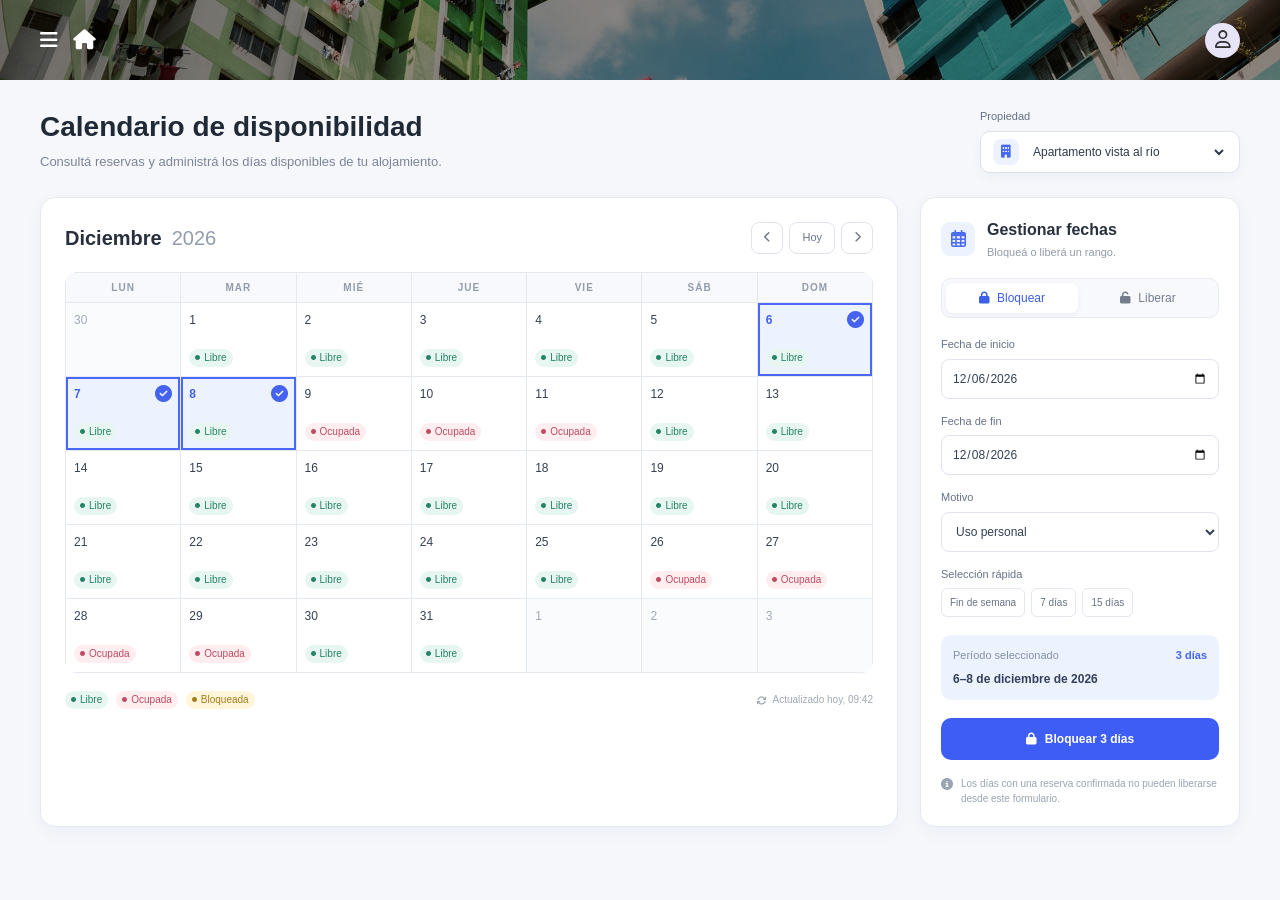
==== commit 313e8290: "calendario" ====
--- a/frontend/calendario.html
+++ b/frontend/calendario.html
@@ -55,23 +55,23 @@
             <section class="cal-panel-calendario" aria-labelledby="titulo-mes">
 
                 <div class="cal-navegacion-mes">
-                    <h2 id="titulo-mes" class="cal-mes-actual">Agosto <span>2026</span></h2>
+                    <h2 id="titulo-mes" class="cal-mes-actual"></h2>
 
                     <div class="cal-controles-mes">
-                        <button type="button" class="cal-btn-mes" aria-label="Mes anterior">
+                        <button type="button" id="cal-prev" class="cal-btn-mes" aria-label="Mes anterior">
                             <i class="fa-solid fa-chevron-left" aria-hidden="true"></i>
                         </button>
 
-                        <button type="button" class="cal-btn-hoy">Hoy</button>
+                        <button type="button" id="cal-hoy" class="cal-btn-hoy">Hoy</button>
 
-                        <button type="button" class="cal-btn-mes" aria-label="Mes siguiente">
+                        <button type="button" id="cal-next" class="cal-btn-mes" aria-label="Mes siguiente">
                             <i class="fa-solid fa-chevron-right" aria-hidden="true"></i>
                         </button>
                     </div>
                 </div>
 
                 <div class="cal-tabla-contenedor">
-                    <table class="cal-tabla" aria-label="Disponibilidad de agosto de 2026">
+                    <table class="cal-tabla" id="cal-tabla" aria-label="Disponibilidad">
 
                         <thead>
                             <tr>
@@ -85,73 +85,7 @@
                             </tr>
                         </thead>
 
-                        <tbody>
-                            <tr>
-                                <td class="cal-dia-fuera"><span class="cal-numero">27</span></td>
-                                <td class="cal-dia-fuera"><span class="cal-numero">28</span></td>
-                                <td class="cal-dia-fuera"><span class="cal-numero">29</span></td>
-                                <td class="cal-dia-fuera"><span class="cal-numero">30</span></td>
-                                <td class="cal-dia-fuera"><span class="cal-numero">31</span></td>
-                                <td><span class="cal-numero">1</span><span class="cal-estado cal-libre"><i class="fa-solid fa-circle" aria-hidden="true"></i> Libre</span></td>
-                                <td><span class="cal-numero">2</span><span class="cal-estado cal-libre"><i class="fa-solid fa-circle" aria-hidden="true"></i> Libre</span></td>
-                            </tr>
-
-                            <tr>
-                                <td><span class="cal-numero">3</span><span class="cal-estado cal-libre"><i class="fa-solid fa-circle" aria-hidden="true"></i> Libre</span></td>
-                                <td><span class="cal-numero">4</span><span class="cal-estado cal-libre"><i class="fa-solid fa-circle" aria-hidden="true"></i> Libre</span></td>
-                                <td><span class="cal-numero">5</span><span class="cal-estado cal-ocupada"><i class="fa-solid fa-circle" aria-hidden="true"></i> Ocupada</span></td>
-                                <td><span class="cal-numero">6</span><span class="cal-estado cal-ocupada"><i class="fa-solid fa-circle" aria-hidden="true"></i> Ocupada</span></td>
-                                <td><span class="cal-numero">7</span><span class="cal-estado cal-ocupada"><i class="fa-solid fa-circle" aria-hidden="true"></i> Ocupada</span></td>
-                                <td><span class="cal-numero">8</span><span class="cal-estado cal-libre"><i class="fa-solid fa-circle" aria-hidden="true"></i> Libre</span></td>
-                                <td><span class="cal-numero">9</span><span class="cal-estado cal-libre"><i class="fa-solid fa-circle" aria-hidden="true"></i> Libre</span></td>
-                            </tr>
-
-                            <tr>
-                                <td><span class="cal-numero">10</span><span class="cal-estado cal-libre"><i class="fa-solid fa-circle" aria-hidden="true"></i> Libre</span></td>
-                                <td><span class="cal-numero">11</span><span class="cal-estado cal-libre"><i class="fa-solid fa-circle" aria-hidden="true"></i> Libre</span></td>
-
-                                <td class="cal-dia-seleccionado" aria-label="12 de agosto, libre, seleccionado">
-                                    <span class="cal-numero">12</span>
-                                    <i class="fa-solid fa-circle-check cal-marca-seleccion" aria-hidden="true"></i>
-                                    <span class="cal-estado cal-libre"><i class="fa-solid fa-circle" aria-hidden="true"></i> Libre</span>
-                                </td>
-
-                                <td><span class="cal-numero">13</span><span class="cal-estado cal-libre"><i class="fa-solid fa-circle" aria-hidden="true"></i> Libre</span></td>
-                                <td><span class="cal-numero">14</span><span class="cal-estado cal-libre"><i class="fa-solid fa-circle" aria-hidden="true"></i> Libre</span></td>
-                                <td><span class="cal-numero">15</span><span class="cal-estado cal-bloqueada"><i class="fa-solid fa-circle" aria-hidden="true"></i> Bloqueada</span></td>
-                                <td><span class="cal-numero">16</span><span class="cal-estado cal-bloqueada"><i class="fa-solid fa-circle" aria-hidden="true"></i> Bloqueada</span></td>
-                            </tr>
-
-                            <tr>
-                                <td><span class="cal-numero">17</span><span class="cal-estado cal-libre"><i class="fa-solid fa-circle" aria-hidden="true"></i> Libre</span></td>
-                                <td><span class="cal-numero">18</span><span class="cal-estado cal-libre"><i class="fa-solid fa-circle" aria-hidden="true"></i> Libre</span></td>
-                                <td><span class="cal-numero">19</span><span class="cal-estado cal-libre"><i class="fa-solid fa-circle" aria-hidden="true"></i> Libre</span></td>
-                                <td><span class="cal-numero">20</span><span class="cal-estado cal-libre"><i class="fa-solid fa-circle" aria-hidden="true"></i> Libre</span></td>
-                                <td><span class="cal-numero">21</span><span class="cal-estado cal-libre"><i class="fa-solid fa-circle" aria-hidden="true"></i> Libre</span></td>
-                                <td><span class="cal-numero">22</span><span class="cal-estado cal-libre"><i class="fa-solid fa-circle" aria-hidden="true"></i> Libre</span></td>
-                                <td><span class="cal-numero">23</span><span class="cal-estado cal-libre"><i class="fa-solid fa-circle" aria-hidden="true"></i> Libre</span></td>
-                            </tr>
-
-                            <tr>
-                                <td><span class="cal-numero">24</span><span class="cal-estado cal-libre"><i class="fa-solid fa-circle" aria-hidden="true"></i> Libre</span></td>
-                                <td><span class="cal-numero">25</span><span class="cal-estado cal-libre"><i class="fa-solid fa-circle" aria-hidden="true"></i> Libre</span></td>
-                                <td><span class="cal-numero">26</span><span class="cal-estado cal-libre"><i class="fa-solid fa-circle" aria-hidden="true"></i> Libre</span></td>
-                                <td><span class="cal-numero">27</span><span class="cal-estado cal-libre"><i class="fa-solid fa-circle" aria-hidden="true"></i> Libre</span></td>
-                                <td><span class="cal-numero">28</span><span class="cal-estado cal-libre"><i class="fa-solid fa-circle" aria-hidden="true"></i> Libre</span></td>
-                                <td><span class="cal-numero">29</span><span class="cal-estado cal-libre"><i class="fa-solid fa-circle" aria-hidden="true"></i> Libre</span></td>
-                                <td><span class="cal-numero">30</span><span class="cal-estado cal-libre"><i class="fa-solid fa-circle" aria-hidden="true"></i> Libre</span></td>
-                            </tr>
-
-                            <tr>
-                                <td><span class="cal-numero">31</span><span class="cal-estado cal-libre"><i class="fa-solid fa-circle" aria-hidden="true"></i> Libre</span></td>
-                                <td class="cal-dia-fuera"><span class="cal-numero">1</span></td>
-                                <td class="cal-dia-fuera"><span class="cal-numero">2</span></td>
-                                <td class="cal-dia-fuera"><span class="cal-numero">3</span></td>
-                                <td class="cal-dia-fuera"><span class="cal-numero">4</span></td>
-                                <td class="cal-dia-fuera"><span class="cal-numero">5</span></td>
-                                <td class="cal-dia-fuera"><span class="cal-numero">6</span></td>
-                            </tr>
-                        </tbody>
+                        <tbody id="cal-cuerpo"></tbody>
 
                     </table>
                 </div>
@@ -163,9 +97,9 @@
                         <span class="cal-estado cal-bloqueada"><i class="fa-solid fa-circle" aria-hidden="true"></i> Bloqueada</span>
                     </div>
 
-                    <p class="cal-actualizacion">
+                    <p class="cal-actualizacion" id="cal-actualizacion">
                         <i class="fa-solid fa-arrows-rotate" aria-hidden="true"></i>
-                        Actualizado hoy, 09:42
+                        <span id="cal-hora">Actualizado hoy, 09:42</span>
                     </p>
                 </div>
 
@@ -187,12 +121,12 @@
                 <form id="form-bloqueo" class="cal-form-bloqueo">
 
                     <div class="cal-modos">
-                        <button type="button" class="cal-modo cal-modo-activo">
+                        <button type="button" class="cal-modo cal-modo-activo" data-modo="bloquear">
                             <i class="fa-solid fa-lock" aria-hidden="true"></i>
                             Bloquear
                         </button>
 
-                        <button type="button" class="cal-modo">
+                        <button type="button" class="cal-modo" data-modo="liberar">
                             <i class="fa-solid fa-unlock" aria-hidden="true"></i>
                             Liberar
                         </button>
@@ -220,25 +154,27 @@
                         <p>Selección rápida</p>
 
                         <div class="cal-botones-rapidos">
-                            <button type="button" class="cal-btn-rapido">Fin de semana</button>
-                            <button type="button" class="cal-btn-rapido">7 días</button>
-                            <button type="button" class="cal-btn-rapido">15 días</button>
+                            <button type="button" class="cal-btn-rapido" data-rapido="finde">Fin de semana</button>
+                            <button type="button" class="cal-btn-rapido" data-rapido="7">7 días</button>
+                            <button type="button" class="cal-btn-rapido" data-rapido="15">15 días</button>
                         </div>
                     </div>
 
                     <div class="cal-resumen">
                         <div class="cal-resumen-titulo">
                             <span>Período seleccionado</span>
-                            <strong>3 días</strong>
+                            <strong id="res-dias">3 días</strong>
                         </div>
 
-                        <p>12–14 de agosto de 2026</p>
+                        <p id="res-rango">12–14 de agosto de 2026</p>
                     </div>
 
-                    <button type="button" class="cal-btn-aplicar">
+                    <button type="button" id="cal-aplicar" class="cal-btn-aplicar">
                         <i class="fa-solid fa-lock" aria-hidden="true"></i>
                         Bloquear 3 días
                     </button>
+
+                    <p id="cal-mensaje" class="cal-mensaje" role="status" aria-live="polite" hidden></p>
 
                     <p class="cal-nota">
                         <i class="fa-solid fa-circle-info" aria-hidden="true"></i>
@@ -253,5 +189,6 @@
 
     </main>
 
+    <script src="assents/js/calendario.js"></script>
 </body>
 </html>
--- a/frontend/assents/css/calendario.css
+++ b/frontend/assents/css/calendario.css
@@ -523,4 +523,55 @@
 a:focus-visible, button:focus-visible, select:focus-visible {
     outline: 2px solid #a2b3ff;
     outline-offset: 3px;
+}
+
+/* Interacción del calendario */
+
+.cal-tabla td[data-fecha] {
+    cursor: pointer;
+}
+
+.cal-tabla td[data-fecha]:hover {
+    background-color: #f4f7ff;
+}
+
+.cal-tabla td.cal-dia-seleccionado:hover {
+    background-color: #edf2ff;
+}
+
+.cal-tabla td:focus-visible {
+    outline: 2px solid #a2b3ff;
+    outline-offset: -2px;
+}
+
+.cal-modo:hover {
+    color: #3d5ee8;
+}
+
+.cal-input-form:disabled {
+    background-color: #f5f6f9;
+    color: #9aa4b3;
+    cursor: not-allowed;
+}
+
+.cal-mensaje {
+    margin-top: 12px;
+    padding: 10px 12px;
+    border-radius: 8px;
+    font-size: 11px;
+    line-height: 1.5;
+}
+
+.cal-mensaje[hidden] {
+    display: none;
+}
+
+.cal-mensaje-ok {
+    background-color: #e7f6f0;
+    color: #258368;
+}
+
+.cal-mensaje-error {
+    background-color: #ffedf0;
+    color: #bd4d61;
 }
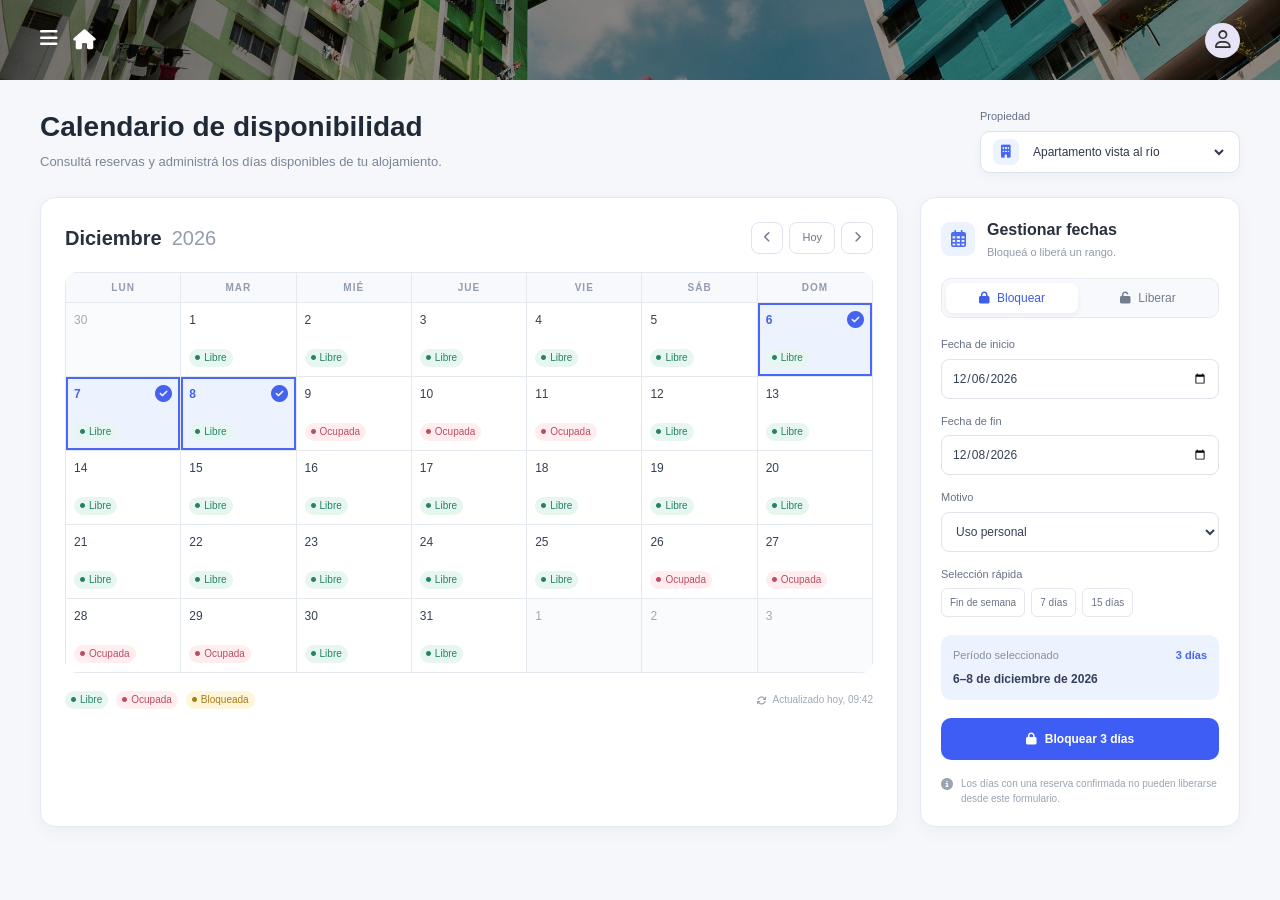
==== commit 290256b2: "funcionales" ====
--- a/frontend/calendario.html
+++ b/frontend/calendario.html
@@ -6,13 +6,17 @@
     <title>Calendario de disponibilidad</title>
     <link rel="stylesheet" href="https://cdnjs.cloudflare.com/ajax/libs/font-awesome/6.4.0/css/all.min.css">
     <link rel="stylesheet" href="assents/css/calendario.css">
+    <link rel="stylesheet" href="assents/css/menu.css"> 
 </head>
 
 <body class="page-calendario">
 
     <header class="barra-superior-fondo" style="background-image: linear-gradient(rgba(0, 0, 0, 0.4), rgba(0, 0, 0, 0.4)), url('../docs/2da-entrega/imagenes_referencia/inmacus-hdb-908121_1920.jpg');">
         <div class="nav-izquierda">
+            
+            <button type="button" class="btn-menu">
             <i class="fa-solid fa-bars icono-blanco" aria-hidden="true"></i>
+            </button>
             <a href="index.html" class="icono-blanco" aria-label="Ir al inicio">
                 <i class="fa-solid fa-house" aria-hidden="true"></i>
             </a>
@@ -190,5 +194,6 @@
     </main>
 
     <script src="assents/js/calendario.js"></script>
+    <script src="assents/js/menu.js"></script> 
 </body>
 </html>
--- a/frontend/assents/css/calendario.css
+++ b/frontend/assents/css/calendario.css
@@ -525,7 +525,7 @@
     outline-offset: 3px;
 }
 
-/* Interacción del calendario */
+
 
 .cal-tabla td[data-fecha] {
     cursor: pointer;
--- a/frontend/assents/css/menu.css
+++ b/frontend/assents/css/menu.css
@@ -0,0 +1,85 @@
+/* Botón hamburguesa: sin estilo propio, deja el de tu icono */
+.btn-menu {
+    background: none;
+    border: none;
+    padding: 0;
+    cursor: pointer;
+}
+
+/* Versión flotante, para páginas sin botón propio */
+.btn-menu-flotante {
+    color: white;
+    font-size: 26px;
+    position: fixed;
+    top: 15px;
+    left: 15px;
+    width: 42px;
+    height: 42px;
+    background-color: #1f2a4d;
+    border-radius: 50%;
+    z-index: 998;
+}
+
+/* Fondo oscuro */
+.menu-fondo {
+    display: none;
+    position: fixed;
+    top: 0;
+    left: 0;
+    width: 100%;
+    height: 100%;
+    background-color: rgba(0, 0, 0, 0.5);
+    z-index: 999;
+}
+
+.menu-fondo.abierto {
+    display: block;
+}
+
+/* Menú lateral */
+.menu-lateral {
+    position: fixed;
+    top: 0;
+    left: -280px;
+    width: 260px;
+    height: 100%;
+    padding: 20px;
+    box-sizing: border-box;
+    background-color: white;
+    font-family: 'Nunito', sans-serif;
+    z-index: 1000;
+    transition: left 0.3s;
+}
+
+.menu-lateral.abierto {
+    left: 0;
+}
+
+.menu-cerrar {
+    display: block;
+    margin-left: auto;
+    margin-bottom: 15px;
+    background: none;
+    border: none;
+    font-size: 22px;
+    color: #1f2a4d;
+    cursor: pointer;
+}
+
+.menu-lateral a {
+    display: block;
+    padding: 12px 10px;
+    border-radius: 8px;
+    color: #1f2a4d;
+    font-weight: 700;
+    text-decoration: none;
+}
+
+.menu-lateral a:hover {
+    background-color: #E8E4F8;
+}
+
+.menu-lateral a.activo {
+    background-color: #E8E4F8;
+    color: #5e5cee;
+}
